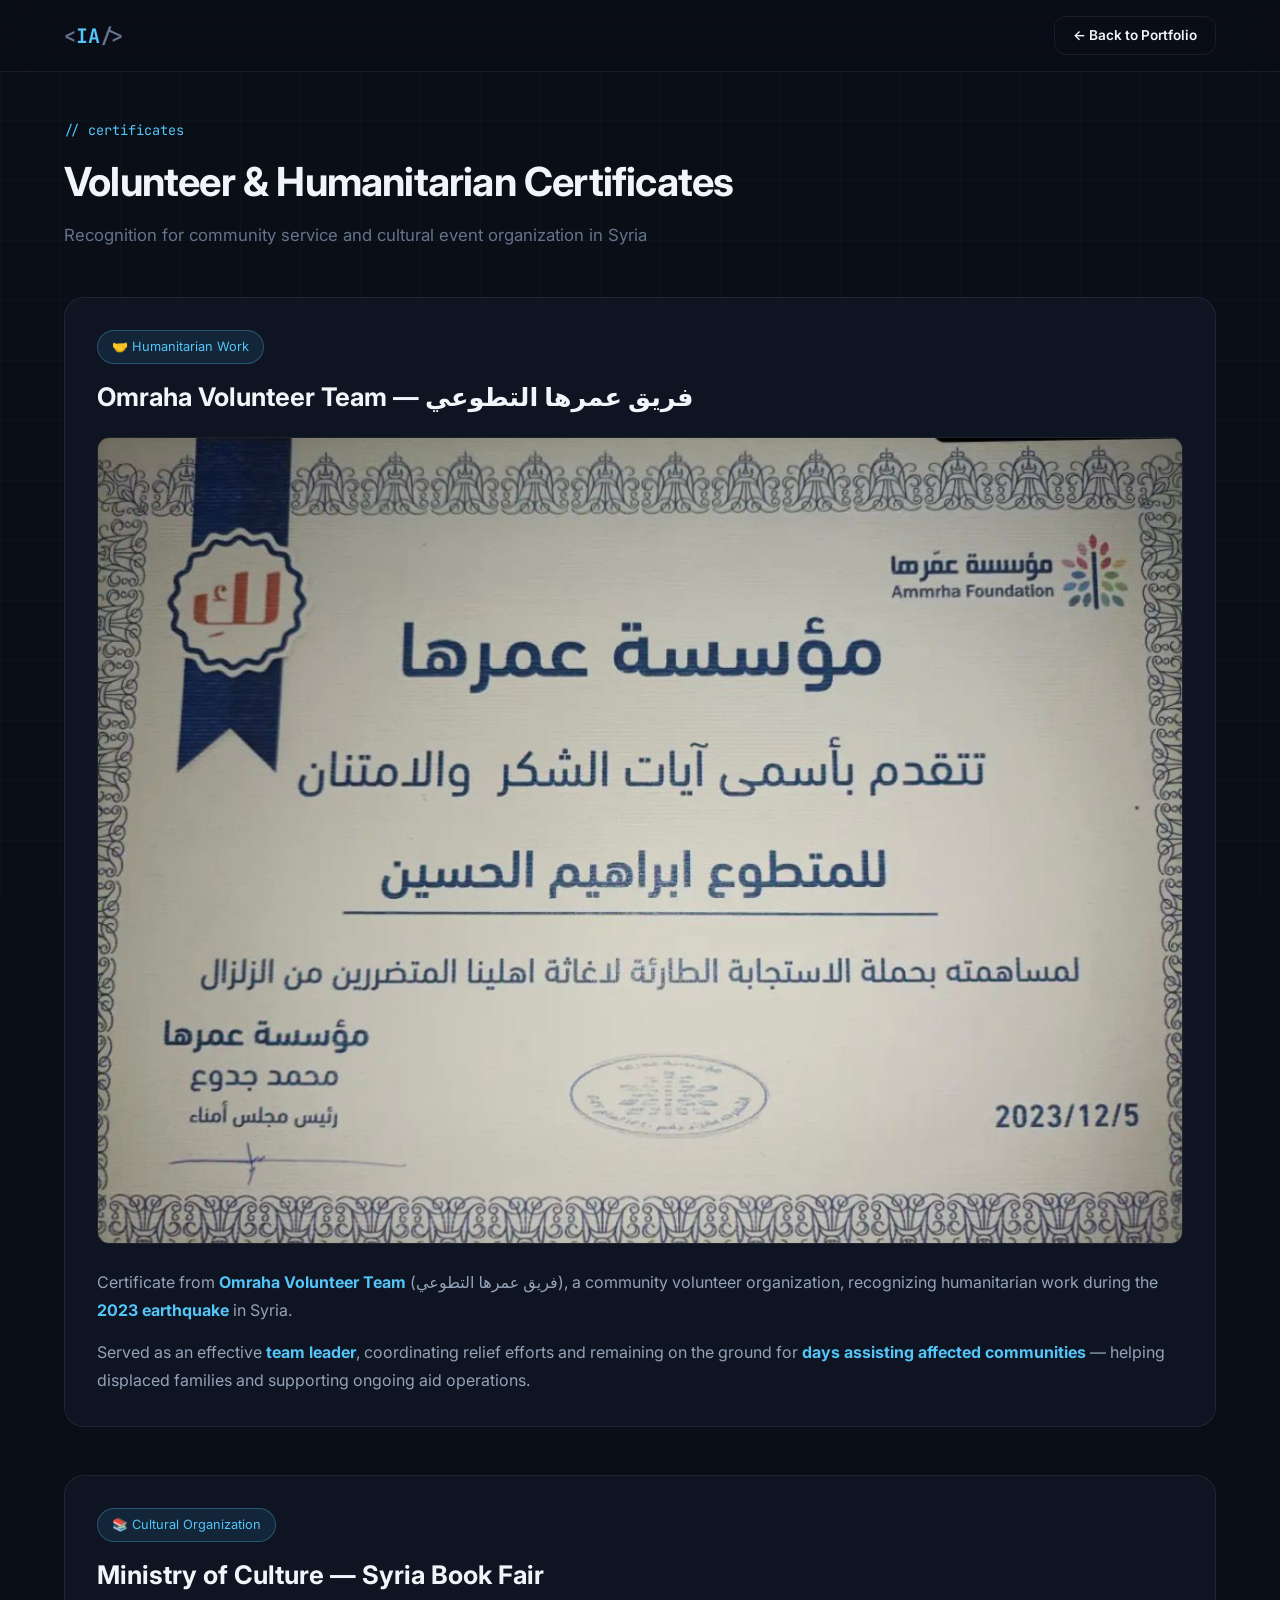
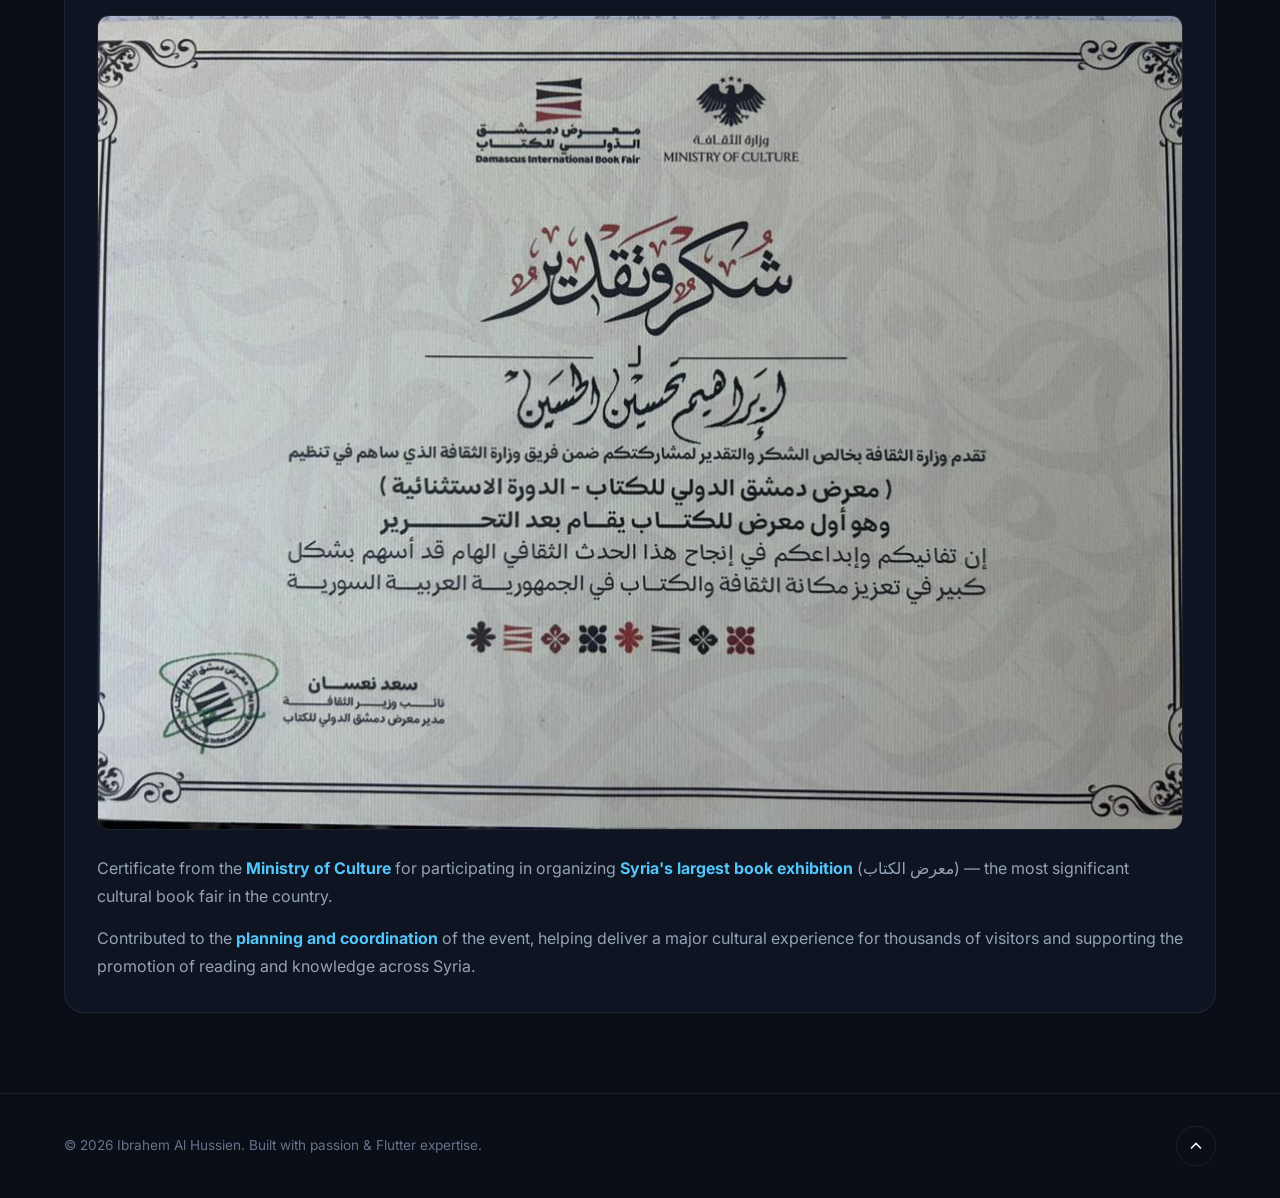
==== certificates.html @ a80b6a65 "Open certificates on dedicated page with images and descriptions Co-authored-by: Cursor <cursoragent" ====
<!DOCTYPE html>
<html lang="en">
<head>
  <meta charset="UTF-8" />
  <script>
    (function () {
      if (location.hostname === 'brbr43.github.io' || /\/CV_proto(\/|$)/.test(location.pathname)) {
        var base = document.createElement('base');
        base.href = '/CV_proto/';
        document.head.appendChild(base);
      }
    })();
  </script>
  <meta name="viewport" content="width=device-width, initial-scale=1.0" />
  <meta name="description" content="Volunteer & humanitarian work certificates — Ibrahem Al Hussien" />
  <title>Certificates | Ibrahem Al Hussien</title>
  <link rel="preconnect" href="https://fonts.googleapis.com" />
  <link rel="preconnect" href="https://fonts.gstatic.com" crossorigin />
  <link href="https://fonts.googleapis.com/css2?family=Inter:wght@300;400;500;600;700;800&family=JetBrains+Mono:wght@400;500&display=swap" rel="stylesheet" />
  <link rel="stylesheet" href="css/style.css" />
  <link rel="icon" href="data:image/svg+xml,<svg xmlns='http://www.w3.org/2000/svg' viewBox='0 0 100 100'><text y='.9em' font-size='90'>🏅</text></svg>" />
</head>
<body>
  <div class="bg-grid" aria-hidden="true"></div>

  <header class="header scrolled" id="header">
    <nav class="nav container">
      <a href="index.html" class="nav-logo">
        <span class="logo-bracket">&lt;</span>IA<span class="logo-bracket">/&gt;</span>
      </a>
      <a href="index.html#education" class="btn btn-outline cert-back-btn">← Back to Portfolio</a>
    </nav>
  </header>

  <main class="cert-page">
    <div class="container">
      <div class="cert-page-header reveal visible">
        <span class="section-tag">// certificates</span>
        <h1 class="section-title">Volunteer & Humanitarian Certificates</h1>
        <p class="section-desc">Recognition for community service and cultural event organization in Syria</p>
      </div>

      <article class="cert-page-card reveal visible" id="amrha-team">
        <div class="cert-page-badge">🤝 Humanitarian Work</div>
        <h2>Omraha Volunteer Team — فريق عمرها التطوعي</h2>
        <div class="cert-page-image">
          <img src="assets/certificates/amrha-team.jpg" alt="Omraha Volunteer Team certificate" loading="lazy" />
        </div>
        <div class="cert-page-desc">
          <p>
            Certificate from <strong>Omraha Volunteer Team</strong> (فريق عمرها التطوعي), a community volunteer
            organization, recognizing humanitarian work during the <strong>2023 earthquake</strong> in Syria.
          </p>
          <p>
            Served as an effective <strong>team leader</strong>, coordinating relief efforts and remaining on the
            ground for <strong>days assisting affected communities</strong> — helping displaced families and supporting
            ongoing aid operations.
          </p>
        </div>
      </article>

      <article class="cert-page-card reveal visible" id="ministry-of-culture">
        <div class="cert-page-badge">📚 Cultural Organization</div>
        <h2>Ministry of Culture — Syria Book Fair</h2>
        <div class="cert-page-image">
          <img src="assets/certificates/ministry-of-culture.jpg" alt="Ministry of Culture certificate" loading="lazy" />
        </div>
        <div class="cert-page-desc">
          <p>
            Certificate from the <strong>Ministry of Culture</strong> for participating in organizing
            <strong>Syria's largest book exhibition</strong> (معرض الكتاب) — the most significant cultural book fair
            in the country.
          </p>
          <p>
            Contributed to the <strong>planning and coordination</strong> of the event, helping deliver a major
            cultural experience for thousands of visitors and supporting the promotion of reading and knowledge
            across Syria.
          </p>
        </div>
      </article>
    </div>
  </main>

  <footer class="footer">
    <div class="container footer-content">
      <p>&copy; 2026 Ibrahem Al Hussien. Built with passion & Flutter expertise.</p>
      <a href="index.html" class="back-to-top" aria-label="Back to portfolio">
        <svg width="20" height="20" viewBox="0 0 24 24" fill="none" stroke="currentColor" stroke-width="2"><path d="M18 15l-6-6-6 6"/></svg>
      </a>
    </div>
  </footer>

  <script>
    if (location.hash) {
      const target = document.querySelector(location.hash);
      if (target) setTimeout(() => target.scrollIntoView({ behavior: 'smooth', block: 'start' }), 100);
    }
  </script>
</body>
</html>
---- css/style.css ----
/* ============================================
   Ibrahem Al Hussien — Portfolio Styles
   ============================================ */

:root {
  --bg-primary: #0a0e17;
  --bg-secondary: #111827;
  --bg-card: rgba(17, 24, 39, 0.7);
  --bg-card-hover: rgba(30, 41, 59, 0.8);
  --border: rgba(148, 163, 184, 0.12);
  --border-hover: rgba(84, 197, 248, 0.3);
  --text-primary: #f1f5f9;
  --text-secondary: #94a3b8;
  --text-muted: #64748b;
  --accent: #54c5f8;
  --accent-dark: #2196d3;
  --accent-glow: rgba(84, 197, 248, 0.25);
  --purple: #8b5cf6;
  --purple-glow: rgba(139, 92, 246, 0.2);
  --gradient: linear-gradient(135deg, #54c5f8 0%, #8b5cf6 50%, #54c5f8 100%);
  --font-sans: 'Inter', system-ui, -apple-system, sans-serif;
  --font-mono: 'JetBrains Mono', monospace;
  --radius: 12px;
  --radius-lg: 20px;
  --shadow: 0 4px 24px rgba(0, 0, 0, 0.4);
  --shadow-glow: 0 0 40px var(--accent-glow);
  --transition: 0.3s cubic-bezier(0.4, 0, 0.2, 1);
  --header-h: 72px;
}

*, *::before, *::after {
  box-sizing: border-box;
  margin: 0;
  padding: 0;
}

html {
  scroll-behavior: smooth;
  scroll-padding-top: var(--header-h);
}

body {
  font-family: var(--font-sans);
  background: var(--bg-primary);
  color: var(--text-primary);
  line-height: 1.6;
  overflow-x: hidden;
  -webkit-font-smoothing: antialiased;
}

.container {
  width: 100%;
  max-width: 1200px;
  margin: 0 auto;
  padding: 0 24px;
}

a {
  color: inherit;
  text-decoration: none;
}

img {
  max-width: 100%;
  display: block;
}

ul {
  list-style: none;
}

/* Background effects */
.bg-grid {
  position: fixed;
  inset: 0;
  background-image:
    linear-gradient(rgba(84, 197, 248, 0.03) 1px, transparent 1px),
    linear-gradient(90deg, rgba(84, 197, 248, 0.03) 1px, transparent 1px);
  background-size: 60px 60px;
  pointer-events: none;
  z-index: 0;
}

.cursor-glow {
  position: fixed;
  width: 400px;
  height: 400px;
  border-radius: 50%;
  background: radial-gradient(circle, var(--accent-glow) 0%, transparent 70%);
  pointer-events: none;
  z-index: 0;
  transform: translate(-50%, -50%);
  transition: opacity 0.3s;
  opacity: 0;
}

body:hover .cursor-glow {
  opacity: 1;
}

/* Header */
.header {
  position: fixed;
  top: 0;
  left: 0;
  right: 0;
  z-index: 1000;
  height: var(--header-h);
  transition: var(--transition);
}

.header.scrolled {
  background: rgba(10, 14, 23, 0.85);
  backdrop-filter: blur(20px);
  border-bottom: 1px solid var(--border);
}

.nav {
  display: flex;
  align-items: center;
  justify-content: space-between;
  height: 100%;
}

.nav-logo {
  font-family: var(--font-mono);
  font-size: 1.25rem;
  font-weight: 700;
  color: var(--accent);
}

.logo-bracket {
  color: var(--text-muted);
}

.nav-links {
  display: flex;
  align-items: center;
  gap: 8px;
}

.nav-links a {
  padding: 8px 16px;
  font-size: 0.9rem;
  font-weight: 500;
  color: var(--text-secondary);
  border-radius: 8px;
  transition: var(--transition);
}

.nav-links a:hover {
  color: var(--text-primary);
  background: rgba(84, 197, 248, 0.08);
}

.nav-cta {
  background: var(--accent) !important;
  color: var(--bg-primary) !important;
  font-weight: 600 !important;
}

.nav-cta:hover {
  background: var(--accent-dark) !important;
  transform: translateY(-1px);
}

.nav-toggle {
  display: none;
  flex-direction: column;
  gap: 5px;
  background: none;
  border: none;
  cursor: pointer;
  padding: 8px;
}

.nav-toggle span {
  display: block;
  width: 24px;
  height: 2px;
  background: var(--text-primary);
  transition: var(--transition);
}

/* Hero */
.hero {
  position: relative;
  min-height: 100vh;
  display: flex;
  align-items: center;
  padding: calc(var(--header-h) + 40px) 0 80px;
  overflow: hidden;
}

.hero-bg {
  position: absolute;
  inset: 0;
  overflow: hidden;
}

.hero-orb {
  position: absolute;
  border-radius: 50%;
  filter: blur(80px);
  animation: float 8s ease-in-out infinite;
}

.hero-orb--1 {
  width: 500px;
  height: 500px;
  background: var(--accent-glow);
  top: -10%;
  right: -5%;
}

.hero-orb--2 {
  width: 400px;
  height: 400px;
  background: var(--purple-glow);
  bottom: 10%;
  left: -10%;
  animation-delay: -3s;
}

.hero-orb--3 {
  width: 300px;
  height: 300px;
  background: rgba(84, 197, 248, 0.1);
  top: 50%;
  left: 40%;
  animation-delay: -5s;
}

@keyframes float {
  0%, 100% { transform: translate(0, 0) scale(1); }
  33% { transform: translate(30px, -30px) scale(1.05); }
  66% { transform: translate(-20px, 20px) scale(0.95); }
}

.hero-content {
  position: relative;
  z-index: 1;
}

.hero-badge {
  display: inline-flex;
  align-items: center;
  gap: 8px;
  padding: 8px 16px;
  background: rgba(84, 197, 248, 0.1);
  border: 1px solid var(--border-hover);
  border-radius: 100px;
  font-size: 0.85rem;
  color: var(--accent);
  margin-bottom: 24px;
}

.pulse-dot {
  width: 8px;
  height: 8px;
  background: #22c55e;
  border-radius: 50%;
  animation: pulse 2s ease-in-out infinite;
}

@keyframes pulse {
  0%, 100% { opacity: 1; transform: scale(1); }
  50% { opacity: 0.5; transform: scale(1.3); }
}

.hero-title {
  font-size: clamp(2.5rem, 6vw, 4.5rem);
  font-weight: 800;
  line-height: 1.1;
  letter-spacing: -0.02em;
  margin-bottom: 16px;
}

.gradient-text {
  background: var(--gradient);
  background-size: 200% auto;
  -webkit-background-clip: text;
  -webkit-text-fill-color: transparent;
  background-clip: text;
  animation: shimmer 4s linear infinite;
}

@keyframes shimmer {
  to { background-position: 200% center; }
}

.hero-subtitle {
  font-size: clamp(1.1rem, 2.5vw, 1.5rem);
  color: var(--text-secondary);
  margin-bottom: 16px;
  max-width: 700px;
}

.highlight {
  color: var(--accent);
  font-weight: 600;
}

.hero-desc {
  font-size: 1.05rem;
  color: var(--text-muted);
  max-width: 600px;
  margin-bottom: 32px;
}

.hero-actions {
  display: flex;
  flex-wrap: wrap;
  gap: 16px;
  margin-bottom: 48px;
}

.btn {
  display: inline-flex;
  align-items: center;
  gap: 8px;
  padding: 14px 28px;
  font-size: 0.95rem;
  font-weight: 600;
  border-radius: var(--radius);
  transition: var(--transition);
  cursor: pointer;
  border: none;
}

.btn-primary {
  background: var(--accent);
  color: var(--bg-primary);
  box-shadow: var(--shadow-glow);
}

.btn-primary:hover {
  background: var(--accent-dark);
  transform: translateY(-2px);
  box-shadow: 0 0 60px var(--accent-glow);
}

.btn-outline {
  background: transparent;
  color: var(--text-primary);
  border: 1px solid var(--border);
}

.btn-outline:hover {
  border-color: var(--accent);
  color: var(--accent);
  background: rgba(84, 197, 248, 0.05);
}

.hero-stats {
  display: flex;
  align-items: center;
  gap: 32px;
  padding: 24px 32px;
  background: var(--bg-card);
  border: 1px solid var(--border);
  border-radius: var(--radius-lg);
  backdrop-filter: blur(12px);
  width: fit-content;
}

.stat {
  text-align: center;
}

.stat-number {
  display: inline;
  font-size: 2rem;
  font-weight: 800;
  color: var(--accent);
  font-family: var(--font-mono);
}

.stat-suffix {
  font-size: 1.5rem;
  font-weight: 800;
  color: var(--accent);
}

.stat-label {
  display: block;
  font-size: 0.8rem;
  color: var(--text-muted);
  margin-top: 4px;
}

.stat-divider {
  width: 1px;
  height: 40px;
  background: var(--border);
}

.scroll-indicator {
  position: absolute;
  bottom: 32px;
  left: 50%;
  transform: translateX(-50%);
}

.scroll-mouse {
  width: 24px;
  height: 38px;
  border: 2px solid var(--text-muted);
  border-radius: 12px;
  position: relative;
}

.scroll-mouse::after {
  content: '';
  position: absolute;
  top: 8px;
  left: 50%;
  transform: translateX(-50%);
  width: 4px;
  height: 8px;
  background: var(--accent);
  border-radius: 2px;
  animation: scrollBounce 2s ease-in-out infinite;
}

@keyframes scrollBounce {
  0%, 100% { transform: translateX(-50%) translateY(0); opacity: 1; }
  50% { transform: translateX(-50%) translateY(10px); opacity: 0.3; }
}

/* Sections */
.section {
  position: relative;
  z-index: 1;
  padding: 100px 0;
}

.section-header {
  margin-bottom: 48px;
}

.section-tag {
  font-family: var(--font-mono);
  font-size: 0.85rem;
  color: var(--accent);
  display: block;
  margin-bottom: 8px;
}

.section-title {
  font-size: clamp(1.8rem, 4vw, 2.5rem);
  font-weight: 700;
  letter-spacing: -0.02em;
}

.section-desc {
  color: var(--text-muted);
  margin-top: 8px;
  font-size: 1.05rem;
}

/* About */
.about-grid {
  display: grid;
  grid-template-columns: 1fr 1fr;
  gap: 48px;
  align-items: start;
}

.about-text p {
  color: var(--text-secondary);
  margin-bottom: 16px;
  font-size: 1.05rem;
}

.about-text strong {
  color: var(--accent);
}

.about-highlights {
  display: grid;
  grid-template-columns: 1fr 1fr;
  gap: 16px;
}

.highlight-card {
  padding: 24px;
  background: var(--bg-card);
  border: 1px solid var(--border);
  border-radius: var(--radius);
  transition: var(--transition);
}

.highlight-card:hover {
  border-color: var(--border-hover);
  transform: translateY(-4px);
  box-shadow: var(--shadow);
}

.highlight-icon {
  font-size: 1.5rem;
  margin-bottom: 12px;
}

.highlight-card h3 {
  font-size: 1rem;
  margin-bottom: 8px;
}

.highlight-card p {
  font-size: 0.85rem;
  color: var(--text-muted);
}

/* Skills */
.skills-grid {
  display: grid;
  grid-template-columns: repeat(auto-fit, minmax(280px, 1fr));
  gap: 20px;
}

.skill-category {
  padding: 28px;
  background: var(--bg-card);
  border: 1px solid var(--border);
  border-radius: var(--radius-lg);
  transition: var(--transition);
}

.skill-category:hover {
  border-color: var(--border-hover);
  box-shadow: var(--shadow-glow);
}

.skill-category-header {
  display: flex;
  align-items: center;
  gap: 12px;
  margin-bottom: 20px;
}

.skill-icon {
  font-size: 1.5rem;
}

.skill-category h3 {
  font-size: 1.1rem;
}

.skill-tags {
  display: flex;
  flex-wrap: wrap;
  gap: 8px;
}

.tag {
  padding: 6px 14px;
  background: rgba(84, 197, 248, 0.08);
  border: 1px solid rgba(84, 197, 248, 0.15);
  border-radius: 100px;
  font-size: 0.8rem;
  color: var(--text-secondary);
  transition: var(--transition);
}

.tag:hover {
  background: rgba(84, 197, 248, 0.15);
  color: var(--accent);
  border-color: var(--border-hover);
}

/* Experience Timeline */
.timeline {
  position: relative;
  padding-left: 32px;
}

.timeline::before {
  content: '';
  position: absolute;
  left: 7px;
  top: 0;
  bottom: 0;
  width: 2px;
  background: linear-gradient(to bottom, var(--accent), var(--purple), transparent);
}

.timeline-item {
  position: relative;
  margin-bottom: 40px;
}

.timeline-marker {
  position: absolute;
  left: -32px;
  top: 8px;
  width: 16px;
  height: 16px;
  background: var(--bg-primary);
  border: 3px solid var(--accent);
  border-radius: 50%;
  box-shadow: 0 0 12px var(--accent-glow);
}

.timeline-content {
  padding: 28px;
  background: var(--bg-card);
  border: 1px solid var(--border);
  border-radius: var(--radius-lg);
  transition: var(--transition);
}

.timeline-content:hover {
  border-color: var(--border-hover);
}

.timeline-header {
  display: flex;
  justify-content: space-between;
  align-items: flex-start;
  flex-wrap: wrap;
  gap: 12px;
  margin-bottom: 16px;
}

.timeline-header h3 {
  font-size: 1.15rem;
}

.company {
  color: var(--accent);
  font-size: 0.9rem;
  font-weight: 500;
}

.timeline-header time {
  font-family: var(--font-mono);
  font-size: 0.8rem;
  color: var(--text-muted);
  padding: 4px 12px;
  background: rgba(84, 197, 248, 0.08);
  border-radius: 100px;
}

.timeline-content ul {
  list-style: disc;
  padding-left: 20px;
}

.timeline-content li {
  color: var(--text-secondary);
  font-size: 0.95rem;
  margin-bottom: 8px;
}

/* Projects */
.projects-grid {
  display: grid;
  grid-template-columns: repeat(auto-fill, minmax(360px, 1fr));
  gap: 28px;
}

.project-card {
  background: var(--bg-card);
  border: 1px solid var(--border);
  border-radius: var(--radius-lg);
  overflow: hidden;
  transition: var(--transition);
  display: flex;
  flex-direction: column;
}

.project-card:hover {
  border-color: var(--border-hover);
  transform: translateY(-6px);
  box-shadow: var(--shadow), var(--shadow-glow);
}

.project-preview {
  position: relative;
  height: 240px;
  overflow: hidden;
  cursor: pointer;
  background: var(--bg-secondary);
}

.project-preview img {
  width: 100%;
  height: 100%;
  object-fit: cover;
  object-position: top center;
  transition: transform 0.5s ease;
}

.project-card:hover .project-preview img {
  transform: scale(1.05);
}

.project-preview-overlay {
  position: absolute;
  inset: 0;
  background: linear-gradient(to top, rgba(10, 14, 23, 0.9) 0%, transparent 50%);
  display: flex;
  align-items: flex-end;
  justify-content: center;
  padding-bottom: 16px;
  opacity: 0;
  transition: var(--transition);
}

.project-preview:hover .project-preview-overlay {
  opacity: 1;
}

.view-gallery-btn {
  padding: 8px 20px;
  background: var(--accent);
  color: var(--bg-primary);
  border: none;
  border-radius: 100px;
  font-size: 0.85rem;
  font-weight: 600;
  cursor: pointer;
}

.project-screenshots-count {
  position: absolute;
  top: 12px;
  right: 12px;
  padding: 4px 10px;
  background: rgba(0, 0, 0, 0.6);
  backdrop-filter: blur(8px);
  border-radius: 100px;
  font-size: 0.75rem;
  color: var(--text-secondary);
}

.project-body {
  padding: 24px;
  flex: 1;
  display: flex;
  flex-direction: column;
}

.project-type {
  font-family: var(--font-mono);
  font-size: 0.75rem;
  color: var(--accent);
  margin-bottom: 8px;
}

.project-body h3 {
  font-size: 1.25rem;
  margin-bottom: 8px;
}

.project-desc {
  font-size: 0.9rem;
  color: var(--text-muted);
  margin-bottom: 16px;
  flex: 1;
}

.project-tech {
  display: flex;
  flex-wrap: wrap;
  gap: 6px;
  margin-bottom: 16px;
}

.project-tech span {
  font-size: 0.7rem;
  padding: 3px 10px;
  background: rgba(139, 92, 246, 0.1);
  border: 1px solid rgba(139, 92, 246, 0.2);
  border-radius: 100px;
  color: var(--text-secondary);
}

.project-links {
  display: flex;
  gap: 10px;
}

.store-link {
  display: inline-flex;
  align-items: center;
  gap: 6px;
  padding: 8px 16px;
  font-size: 0.8rem;
  font-weight: 500;
  border-radius: 8px;
  transition: var(--transition);
  flex: 1;
  justify-content: center;
}

.store-link--play {
  background: rgba(52, 168, 83, 0.15);
  border: 1px solid rgba(52, 168, 83, 0.3);
  color: #34a853;
}

.store-link--play:hover {
  background: rgba(52, 168, 83, 0.25);
}

.store-link--appstore {
  background: rgba(0, 122, 255, 0.15);
  border: 1px solid rgba(0, 122, 255, 0.3);
  color: #007aff;
}

.store-link--appstore:hover {
  background: rgba(0, 122, 255, 0.25);
}

.project-card--no-images .project-preview {
  display: flex;
  align-items: center;
  justify-content: center;
  background: linear-gradient(135deg, rgba(84, 197, 248, 0.1), rgba(139, 92, 246, 0.1));
}

.project-placeholder-icon {
  font-size: 4rem;
  opacity: 0.5;
}

/* Education */
.edu-grid {
  display: grid;
  grid-template-columns: repeat(auto-fit, minmax(300px, 1fr));
  gap: 24px;
}

.edu-card {
  padding: 32px;
  background: var(--bg-card);
  border: 1px solid var(--border);
  border-radius: var(--radius-lg);
  transition: var(--transition);
}

.edu-card:hover {
  border-color: var(--border-hover);
}

.edu-icon {
  font-size: 2rem;
  margin-bottom: 16px;
}

.edu-card h3 {
  font-size: 1.15rem;
  margin-bottom: 8px;
}

.edu-card p {
  color: var(--text-muted);
  font-size: 0.95rem;
}

.edu-badge {
  display: inline-block;
  margin-top: 12px;
  padding: 4px 12px;
  background: rgba(84, 197, 248, 0.1);
  border-radius: 100px;
  font-size: 0.8rem;
  color: var(--accent);
}

.edu-card--certs .certs-subtitle {
  margin-bottom: 20px;
}

.cert-list {
  display: flex;
  flex-direction: column;
  gap: 10px;
}

.cert-item {
  display: flex;
  align-items: center;
  gap: 14px;
  width: 100%;
  padding: 14px 16px;
  background: rgba(84, 197, 248, 0.05);
  border: 1px solid var(--border);
  border-radius: var(--radius);
  cursor: pointer;
  text-align: left;
  color: inherit;
  font-family: inherit;
  text-decoration: none;
  transition: var(--transition);
}

.cert-item:hover {
  border-color: var(--border-hover);
  background: rgba(84, 197, 248, 0.12);
  transform: translateX(4px);
}

.cert-item-icon {
  font-size: 1.4rem;
  flex-shrink: 0;
}

.cert-item-text {
  flex: 1;
  display: flex;
  flex-direction: column;
  gap: 4px;
}

.cert-item-text strong {
  font-size: 0.9rem;
  color: var(--text-primary);
}

.cert-item-text small {
  font-size: 0.78rem;
  color: var(--text-muted);
  line-height: 1.4;
}

.cert-item-arrow {
  font-size: 1.25rem;
  color: var(--accent);
  flex-shrink: 0;
}

/* Certificates page */
.cert-page {
  position: relative;
  z-index: 1;
  padding: calc(var(--header-h) + 48px) 0 80px;
}

.cert-back-btn {
  padding: 8px 18px !important;
  font-size: 0.85rem !important;
}

.cert-page-header {
  margin-bottom: 48px;
}

.cert-page-card {
  margin-bottom: 48px;
  padding: 32px;
  background: var(--bg-card);
  border: 1px solid var(--border);
  border-radius: var(--radius-lg);
  scroll-margin-top: calc(var(--header-h) + 24px);
}

.cert-page-card:last-child {
  margin-bottom: 0;
}

.cert-page-badge {
  display: inline-block;
  padding: 6px 14px;
  margin-bottom: 16px;
  background: rgba(84, 197, 248, 0.1);
  border: 1px solid var(--border-hover);
  border-radius: 100px;
  font-size: 0.8rem;
  color: var(--accent);
}

.cert-page-card h2 {
  font-size: clamp(1.2rem, 3vw, 1.6rem);
  margin-bottom: 24px;
  line-height: 1.3;
}

.cert-page-image {
  border-radius: var(--radius);
  overflow: hidden;
  border: 1px solid var(--border);
  margin-bottom: 24px;
  background: #0d1117;
}

.cert-page-image img {
  width: 100%;
  height: auto;
  display: block;
}

.cert-page-desc p {
  color: var(--text-secondary);
  font-size: 1rem;
  line-height: 1.75;
  margin-bottom: 14px;
}

.cert-page-desc p:last-child {
  margin-bottom: 0;
}

.cert-page-desc strong {
  color: var(--accent);
}

.lang-list {
  margin-top: 16px;
}

.lang-item {
  display: grid;
  grid-template-columns: 80px 1fr auto;
  align-items: center;
  gap: 12px;
  margin-bottom: 12px;
  font-size: 0.9rem;
}

.lang-bar {
  height: 6px;
  background: rgba(148, 163, 184, 0.15);
  border-radius: 3px;
  overflow: hidden;
}

.lang-fill {
  height: 100%;
  background: var(--gradient);
  border-radius: 3px;
  transition: width 1s ease;
}

.lang-level {
  font-size: 0.75rem;
  color: var(--text-muted);
}

/* Contact */
.contact-card {
  display: grid;
  grid-template-columns: 1fr 1fr;
  gap: 48px;
  padding: 48px;
  background: var(--bg-card);
  border: 1px solid var(--border);
  border-radius: var(--radius-lg);
  align-items: center;
}

.contact-content h2 {
  font-size: clamp(1.5rem, 3vw, 2rem);
  margin: 12px 0 16px;
}

.contact-content p {
  color: var(--text-muted);
  margin-bottom: 28px;
}

.contact-links {
  display: flex;
  flex-wrap: wrap;
  gap: 12px;
}

.contact-link {
  display: inline-flex;
  align-items: center;
  gap: 8px;
  padding: 12px 20px;
  background: rgba(84, 197, 248, 0.08);
  border: 1px solid var(--border);
  border-radius: var(--radius);
  font-size: 0.9rem;
  font-weight: 500;
  transition: var(--transition);
}

.contact-link:hover {
  border-color: var(--accent);
  color: var(--accent);
  transform: translateY(-2px);
}

.code-block {
  background: var(--bg-secondary);
  border: 1px solid var(--border);
  border-radius: var(--radius);
  overflow: hidden;
}

.code-header {
  display: flex;
  align-items: center;
  gap: 8px;
  padding: 12px 16px;
  background: rgba(0, 0, 0, 0.3);
  border-bottom: 1px solid var(--border);
}

.code-dot {
  width: 12px;
  height: 12px;
  border-radius: 50%;
}

.code-dot.red { background: #ff5f57; }
.code-dot.yellow { background: #febc2e; }
.code-dot.green { background: #28c840; }

.code-filename {
  margin-left: 8px;
  font-family: var(--font-mono);
  font-size: 0.8rem;
  color: var(--text-muted);
}

.code-body {
  padding: 20px;
  font-family: var(--font-mono);
  font-size: 0.8rem;
  line-height: 1.7;
  overflow-x: auto;
}

.code-body .kw { color: #c678dd; }
.code-body .type { color: #61afef; }
.code-body .str { color: #98c379; }
.code-body .num { color: #d19a66; }
.code-body .fn { color: #61afef; }

/* Footer */
.footer {
  padding: 32px 0;
  border-top: 1px solid var(--border);
  position: relative;
  z-index: 1;
}

.footer-content {
  display: flex;
  justify-content: space-between;
  align-items: center;
}

.footer p {
  font-size: 0.85rem;
  color: var(--text-muted);
}

.back-to-top {
  display: flex;
  align-items: center;
  justify-content: center;
  width: 40px;
  height: 40px;
  border: 1px solid var(--border);
  border-radius: 50%;
  transition: var(--transition);
}

.back-to-top:hover {
  border-color: var(--accent);
  color: var(--accent);
  transform: translateY(-2px);
}

/* Modal */
.modal {
  position: fixed;
  inset: 0;
  z-index: 2000;
  display: flex;
  align-items: center;
  justify-content: center;
  opacity: 0;
  visibility: hidden;
  transition: var(--transition);
}

.modal.active {
  opacity: 1;
  visibility: visible;
}

.modal-backdrop {
  position: absolute;
  inset: 0;
  background: rgba(0, 0, 0, 0.8);
  backdrop-filter: blur(8px);
}

.modal-content {
  position: relative;
  width: 90%;
  max-width: 900px;
  max-height: 90vh;
  background: var(--bg-secondary);
  border: 1px solid var(--border);
  border-radius: var(--radius-lg);
  overflow: hidden;
  transform: scale(0.9);
  transition: var(--transition);
}

.modal.active .modal-content {
  transform: scale(1);
}

.modal-close {
  position: absolute;
  top: 12px;
  right: 16px;
  z-index: 10;
  background: rgba(0, 0, 0, 0.5);
  border: none;
  color: var(--text-primary);
  font-size: 1.5rem;
  width: 36px;
  height: 36px;
  border-radius: 50%;
  cursor: pointer;
  display: flex;
  align-items: center;
  justify-content: center;
  transition: var(--transition);
}

.modal-close:hover {
  background: var(--accent);
  color: var(--bg-primary);
}

.modal-gallery {
  position: relative;
  background: #000;
}

.gallery-viewport {
  height: 60vh;
  display: flex;
  align-items: center;
  justify-content: center;
}

.gallery-viewport img {
  max-height: 100%;
  max-width: 100%;
  object-fit: contain;
}

.gallery-nav {
  position: absolute;
  top: 50%;
  transform: translateY(-50%);
  background: rgba(0, 0, 0, 0.6);
  border: 1px solid var(--border);
  color: var(--text-primary);
  font-size: 2rem;
  width: 48px;
  height: 48px;
  border-radius: 50%;
  cursor: pointer;
  transition: var(--transition);
  display: flex;
  align-items: center;
  justify-content: center;
}

.gallery-nav:hover {
  background: var(--accent);
  color: var(--bg-primary);
}

.gallery-prev { left: 16px; }
.gallery-next { right: 16px; }

.gallery-counter {
  position: absolute;
  bottom: 12px;
  left: 50%;
  transform: translateX(-50%);
  padding: 4px 14px;
  background: rgba(0, 0, 0, 0.6);
  border-radius: 100px;
  font-size: 0.8rem;
  color: var(--text-secondary);
}

.modal-info {
  padding: 24px;
}

.modal-info h3 {
  font-size: 1.25rem;
  margin-bottom: 8px;
}

.modal-info p {
  color: var(--text-muted);
  font-size: 0.9rem;
}

/* Reveal animations */
.reveal {
  opacity: 0;
  transform: translateY(30px);
  transition: opacity 0.6s ease, transform 0.6s ease;
}

.reveal.visible {
  opacity: 1;
  transform: translateY(0);
}

/* Responsive */
@media (max-width: 968px) {
  .about-grid,
  .contact-card {
    grid-template-columns: 1fr;
  }

  .about-highlights {
    grid-template-columns: 1fr 1fr;
  }
}

@media (max-width: 768px) {
  .nav-toggle {
    display: flex;
  }

  .nav-links {
    position: fixed;
    top: var(--header-h);
    left: 0;
    right: 0;
    background: rgba(10, 14, 23, 0.95);
    backdrop-filter: blur(20px);
    flex-direction: column;
    padding: 24px;
    gap: 4px;
    border-bottom: 1px solid var(--border);
    transform: translateY(-120%);
    transition: var(--transition);
  }

  .nav-links.open {
    transform: translateY(0);
  }

  .nav-links a {
    width: 100%;
    text-align: center;
    padding: 12px;
  }

  .hero-stats {
    flex-direction: column;
    gap: 20px;
    width: 100%;
  }

  .stat-divider {
    width: 60px;
    height: 1px;
  }

  .projects-grid {
    grid-template-columns: 1fr;
  }

  .about-highlights {
    grid-template-columns: 1fr;
  }

  .timeline-header {
    flex-direction: column;
  }

  .gallery-viewport {
    height: 50vh;
  }
}

@media (max-width: 480px) {
  .hero-actions {
    flex-direction: column;
  }

  .btn {
    width: 100%;
    justify-content: center;
  }

  .contact-card {
    padding: 24px;
  }

  .project-links {
    flex-direction: column;
  }
}
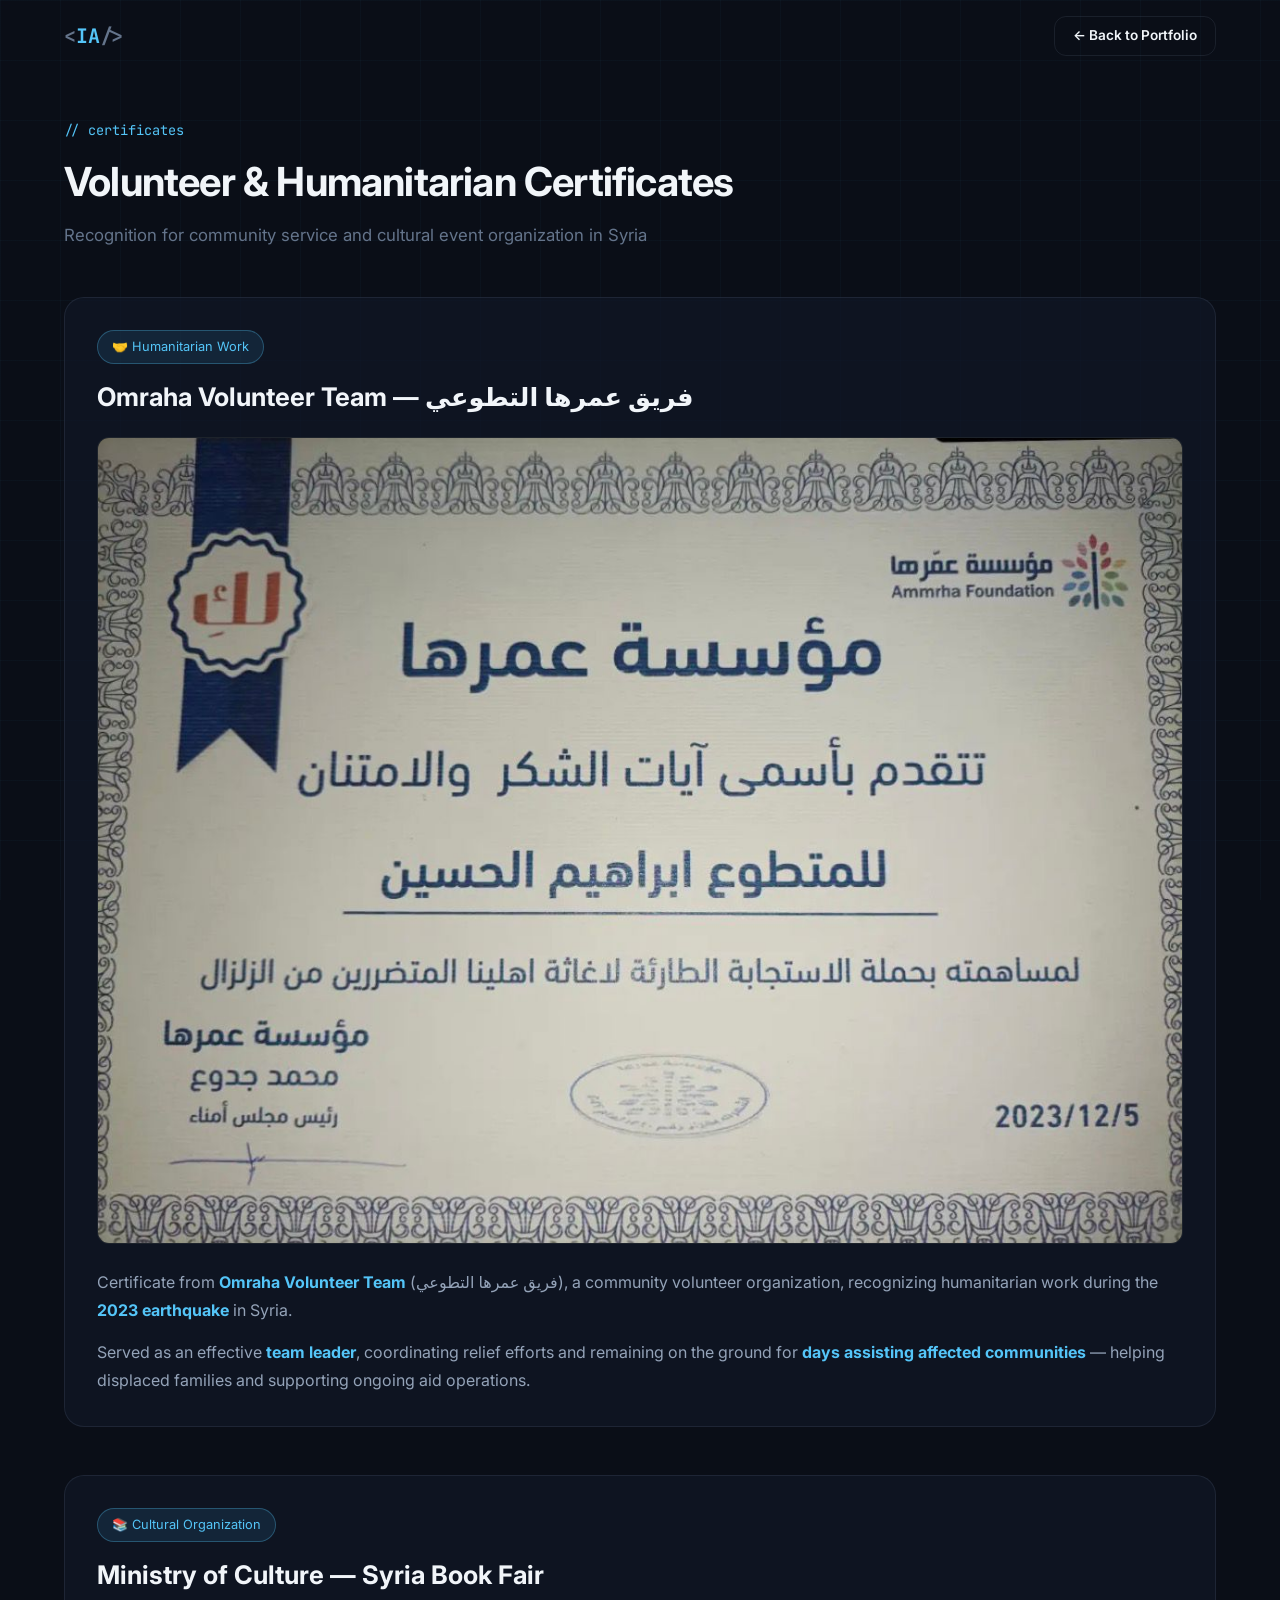
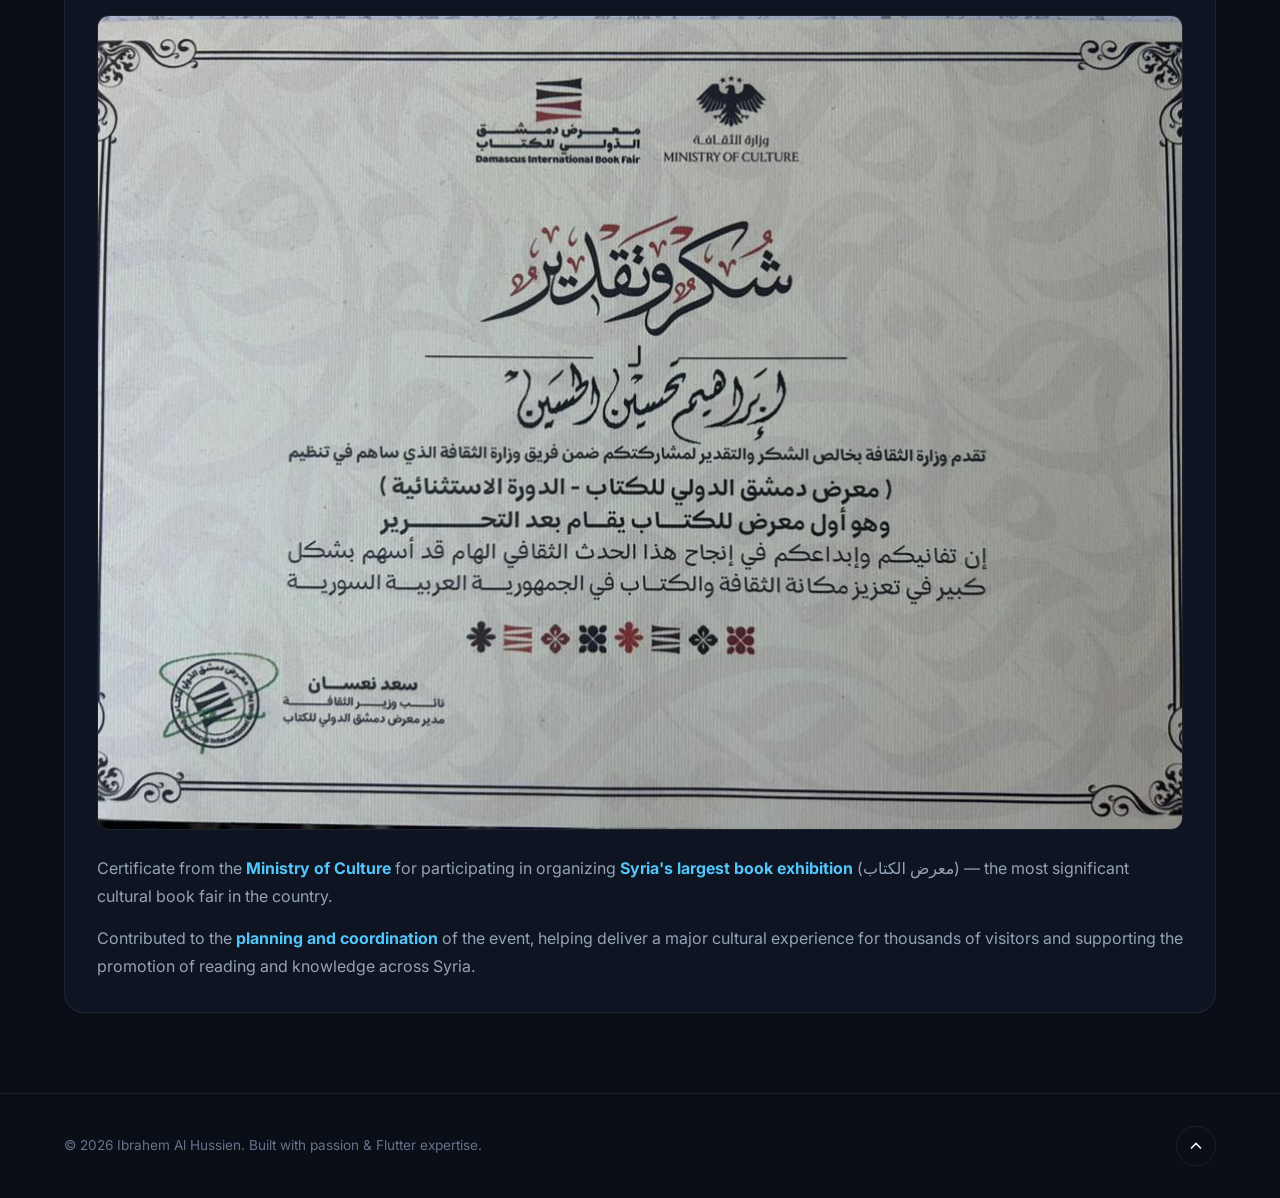
==== commit 657a7fdb: "Make entire certifications card clickable with fixed GitHub Pages links Co-authored-by: Cursor <curs" ====
--- a/certificates.html
+++ b/certificates.html
@@ -25,10 +25,10 @@
 
   <header class="header scrolled" id="header">
     <nav class="nav container">
-      <a href="index.html" class="nav-logo">
+      <a href="index.html" data-page="home" class="nav-logo">
         <span class="logo-bracket">&lt;</span>IA<span class="logo-bracket">/&gt;</span>
       </a>
-      <a href="index.html#education" class="btn btn-outline cert-back-btn">← Back to Portfolio</a>
+      <a href="index.html#education" data-page="home" class="btn btn-outline cert-back-btn">← Back to Portfolio</a>
     </nav>
   </header>
 
@@ -84,17 +84,24 @@
   <footer class="footer">
     <div class="container footer-content">
       <p>&copy; 2026 Ibrahem Al Hussien. Built with passion & Flutter expertise.</p>
-      <a href="index.html" class="back-to-top" aria-label="Back to portfolio">
+      <a href="index.html" data-page="home" class="back-to-top" aria-label="Back to portfolio">
         <svg width="20" height="20" viewBox="0 0 24 24" fill="none" stroke="currentColor" stroke-width="2"><path d="M18 15l-6-6-6 6"/></svg>
       </a>
     </div>
   </footer>
 
+  <script src="js/main.js"></script>
   <script>
-    if (location.hash) {
-      const target = document.querySelector(location.hash);
-      if (target) setTimeout(() => target.scrollIntoView({ behavior: 'smooth', block: 'start' }), 100);
-    }
+    document.addEventListener('DOMContentLoaded', function () {
+      var root = (location.hostname === 'brbr43.github.io' || /\/CV_proto(\/|$)/.test(location.pathname)) ? '/CV_proto/' : '';
+      document.querySelectorAll('[data-page="home"]').forEach(function (el) {
+        el.href = root + 'index.html' + (el.getAttribute('href').includes('#') ? '#education' : '');
+      });
+      if (location.hash) {
+        var target = document.querySelector(location.hash);
+        if (target) setTimeout(function () { target.scrollIntoView({ behavior: 'smooth', block: 'start' }); }, 100);
+      }
+    });
   </script>
 </body>
 </html>
--- a/css/style.css
+++ b/css/style.css
@@ -875,6 +875,27 @@
   margin-bottom: 20px;
 }
 
+.edu-card--link {
+  display: block;
+  text-decoration: none;
+  color: inherit;
+  cursor: pointer;
+}
+
+.edu-card--link:hover {
+  border-color: var(--border-hover);
+  transform: translateY(-4px);
+  box-shadow: var(--shadow);
+}
+
+.cert-view-all {
+  display: inline-block;
+  margin-top: 16px;
+  font-size: 0.85rem;
+  font-weight: 600;
+  color: var(--accent);
+}
+
 .cert-list {
   display: flex;
   flex-direction: column;
@@ -890,18 +911,10 @@
   background: rgba(84, 197, 248, 0.05);
   border: 1px solid var(--border);
   border-radius: var(--radius);
-  cursor: pointer;
   text-align: left;
   color: inherit;
   font-family: inherit;
-  text-decoration: none;
-  transition: var(--transition);
-}
-
-.cert-item:hover {
-  border-color: var(--border-hover);
-  background: rgba(84, 197, 248, 0.12);
-  transform: translateX(4px);
+  pointer-events: none;
 }
 
 .cert-item-icon {
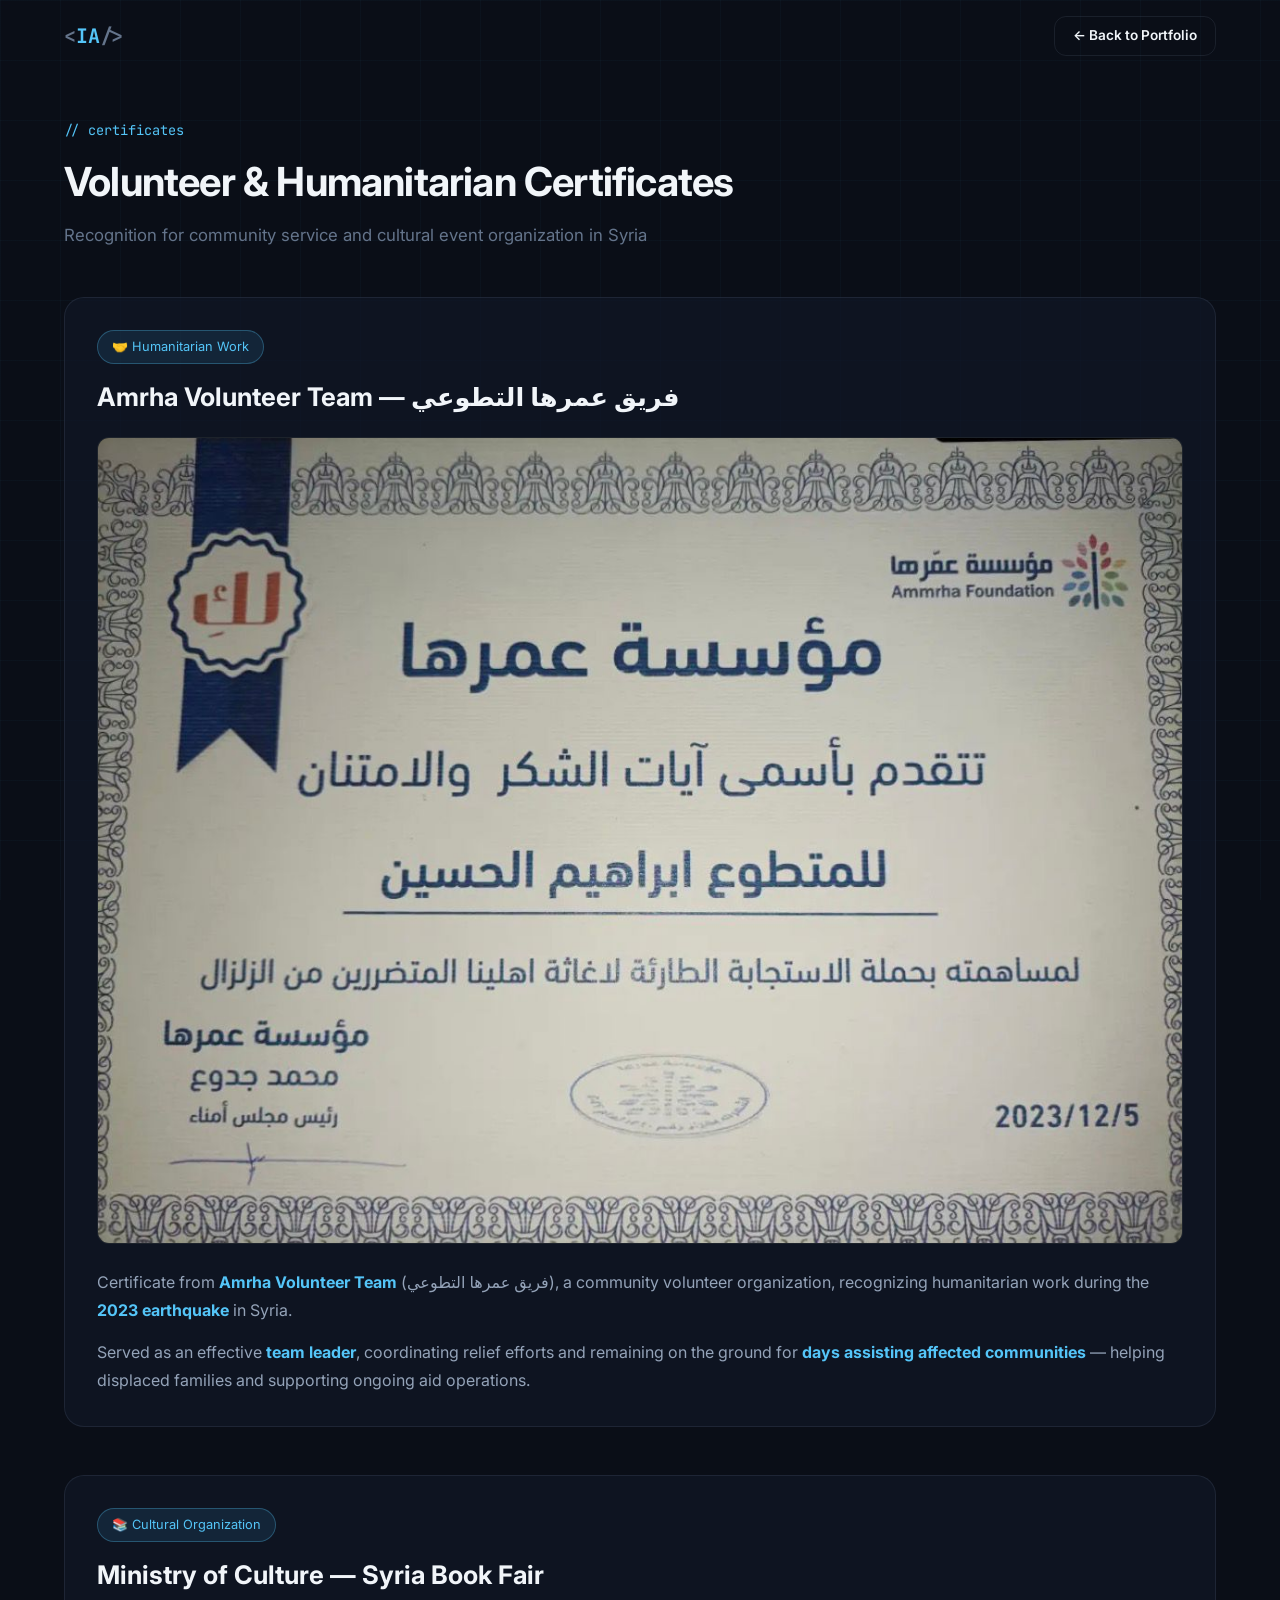
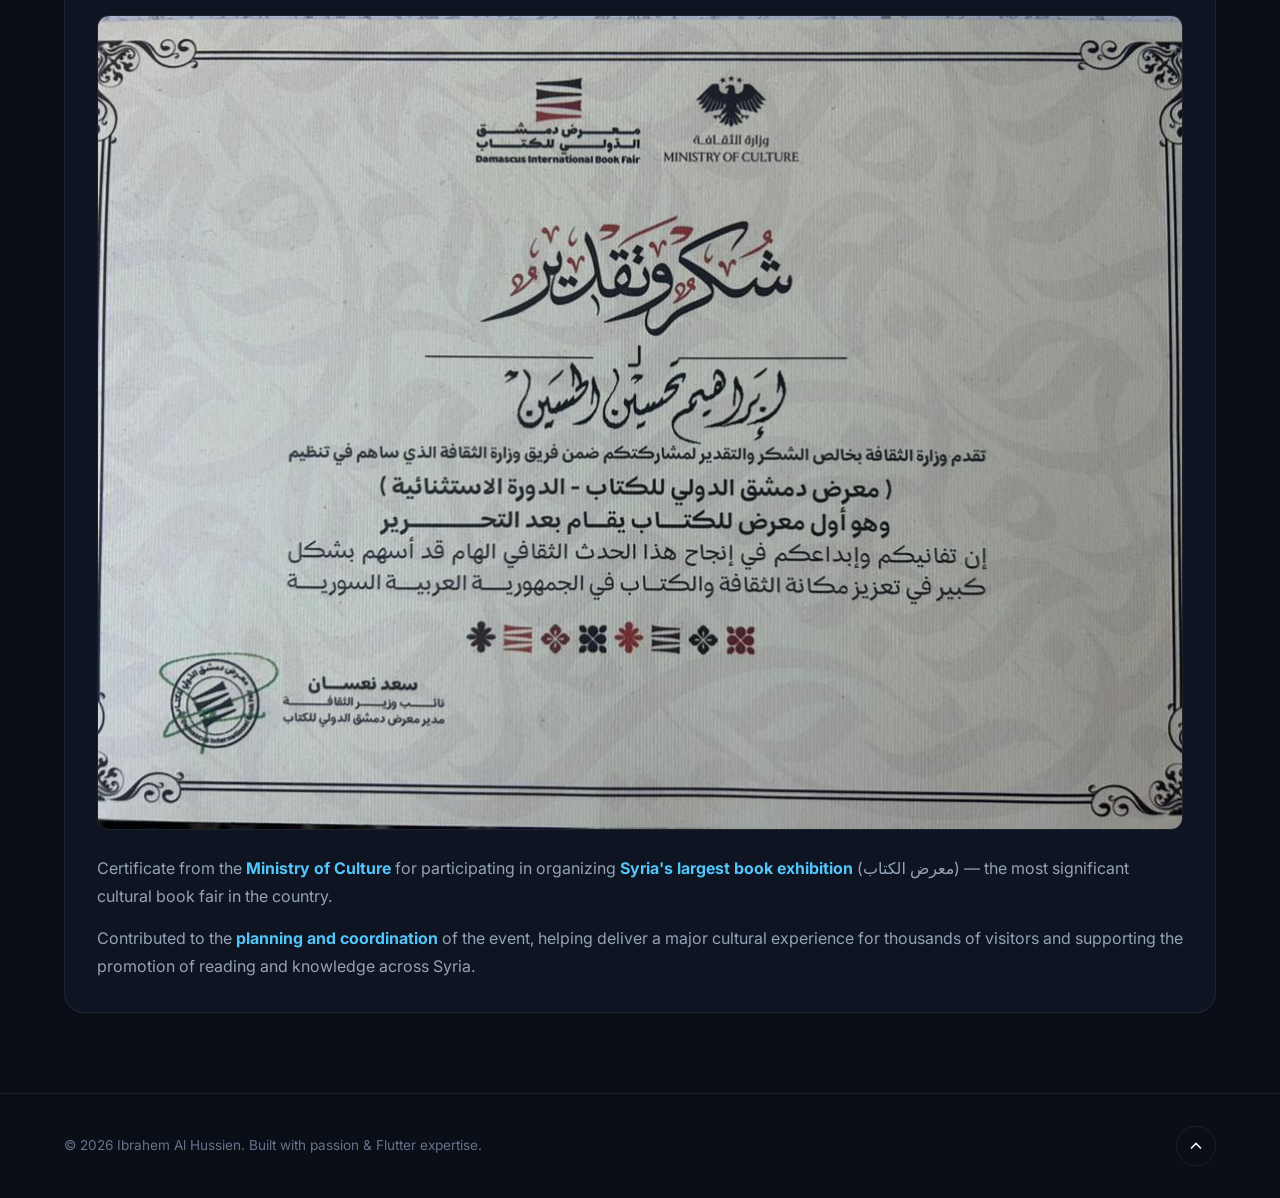
==== commit eef64719: "Fix volunteer team name spelling to Amrha Co-authored-by: Cursor <cursoragent@cursor.com>" ====
--- a/certificates.html
+++ b/certificates.html
@@ -42,13 +42,13 @@
 
       <article class="cert-page-card reveal visible" id="amrha-team">
         <div class="cert-page-badge">🤝 Humanitarian Work</div>
-        <h2>Omraha Volunteer Team — فريق عمرها التطوعي</h2>
+        <h2>Amrha Volunteer Team — فريق عمرها التطوعي</h2>
         <div class="cert-page-image">
-          <img src="assets/certificates/amrha-team.jpg" alt="Omraha Volunteer Team certificate" loading="lazy" />
+          <img src="assets/certificates/amrha-team.jpg" alt="Amrha Volunteer Team certificate" loading="lazy" />
         </div>
         <div class="cert-page-desc">
           <p>
-            Certificate from <strong>Omraha Volunteer Team</strong> (فريق عمرها التطوعي), a community volunteer
+            Certificate from <strong>Amrha Volunteer Team</strong> (فريق عمرها التطوعي), a community volunteer
             organization, recognizing humanitarian work during the <strong>2023 earthquake</strong> in Syria.
           </p>
           <p>
